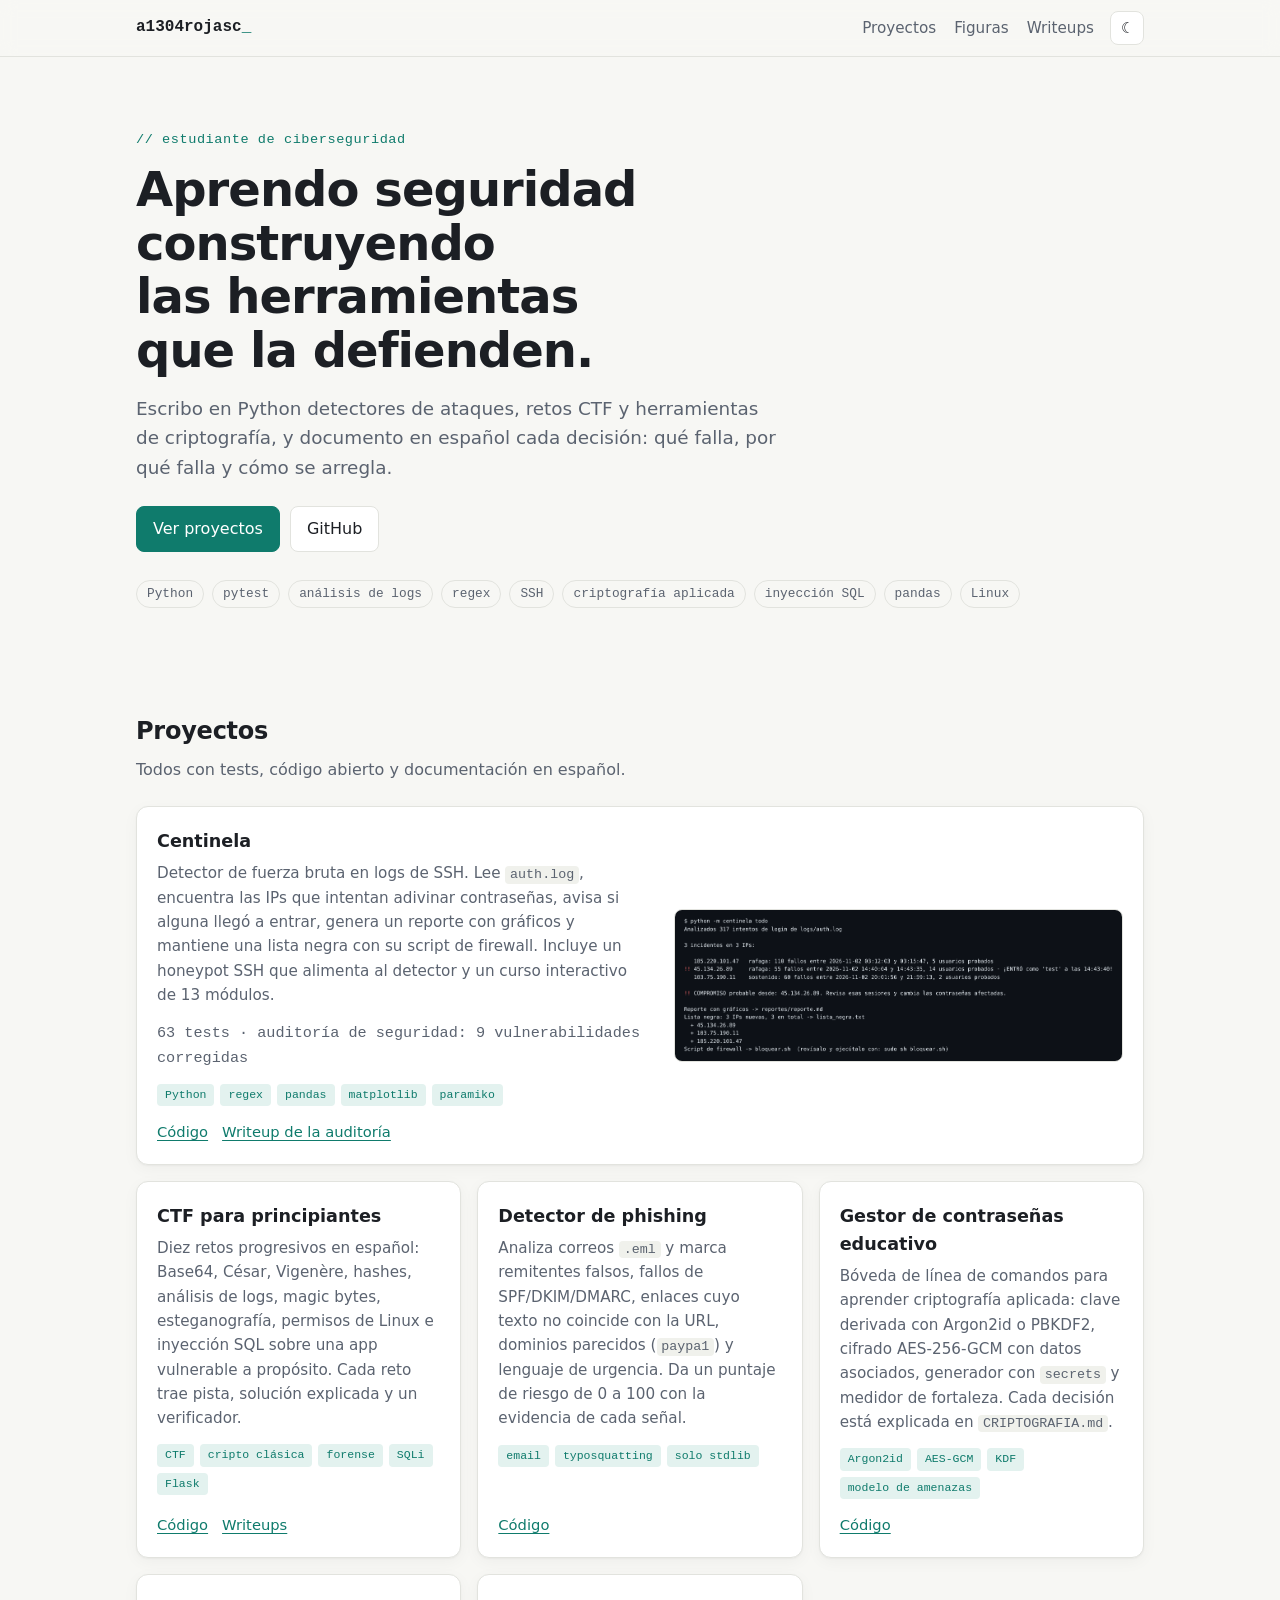
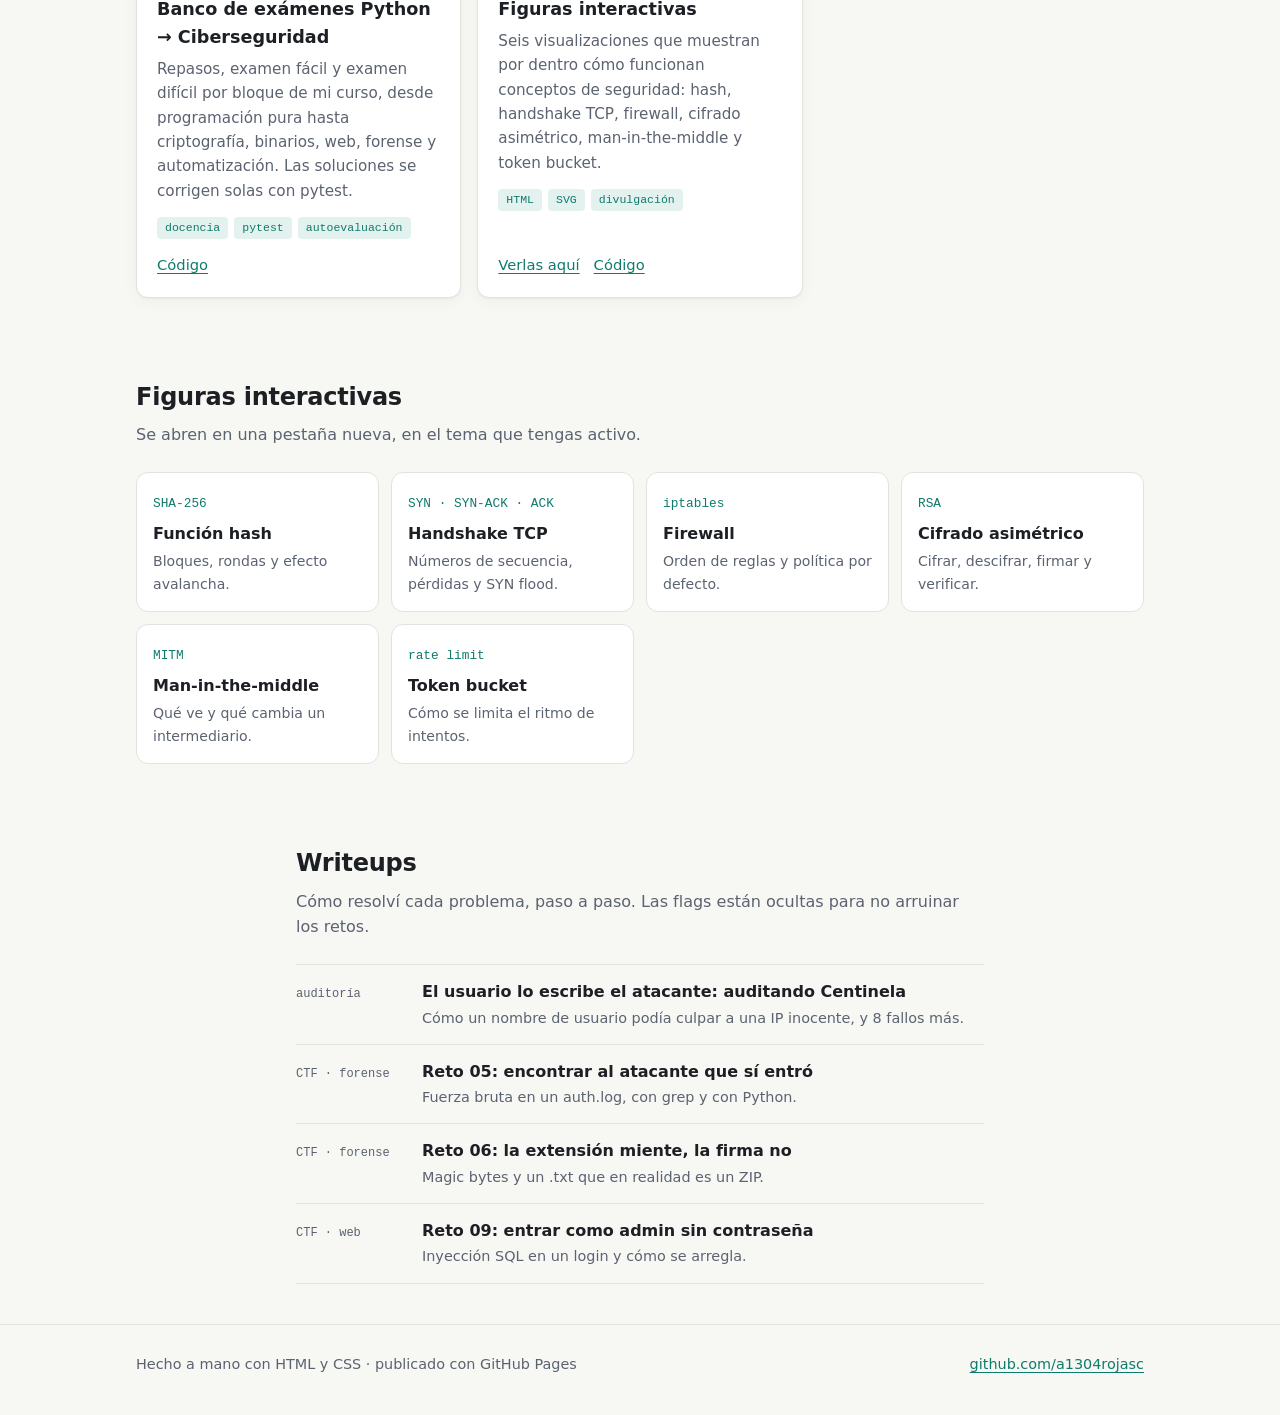
==== index.html @ 905fb69a "Portafolio: proyectos, figuras interactivas y writeups Co-Authored-By: Claude Opus 5.5 <noreply@anth" ====
<!doctype html>
<html lang="es">
<head>
<meta charset="utf-8">
<meta name="viewport" content="width=device-width, initial-scale=1">
<title>Portafolio de ciberseguridad</title>
<meta name="description" content="Proyectos de ciberseguridad en Python: detección de ataques, CTF, criptografía aplicada y figuras interactivas.">
<link rel="stylesheet" href="assets/style.css">
<script src="assets/main.js"></script>
</head>
<body>

<header class="top">
  <div class="wrap">
    <a class="brand" href="#">a1304rojasc<span>_</span></a>
    <nav>
      <a href="#proyectos">Proyectos</a>
      <a href="#figuras" class="hide-sm">Figuras</a>
      <a href="#writeups">Writeups</a>
    </nav>
    <button class="theme" type="button" aria-label="Cambiar tema">☾</button>
  </div>
</header>

<main>
  <section class="hero">
    <div class="wrap">
      <p class="eyebrow">// estudiante de ciberseguridad</p>
      <!-- EDITA: cambia este título por tu nombre si quieres -->
      <h1>Aprendo seguridad construyendo las herramientas que la defienden.</h1>
      <p class="lead">Escribo en Python detectores de ataques, retos CTF y herramientas de criptografía, y documento en español cada decisión: qué falla, por qué falla y cómo se arregla.</p>
      <div class="btns">
        <a class="btn primary" href="#proyectos">Ver proyectos</a>
        <a class="btn" href="https://github.com/a1304rojasc">GitHub</a>
      </div>
      <ul class="skills">
        <li>Python</li><li>pytest</li><li>análisis de logs</li><li>regex</li><li>SSH</li>
        <li>criptografía aplicada</li><li>inyección SQL</li><li>pandas</li><li>Linux</li>
      </ul>
    </div>
  </section>

  <section id="proyectos">
    <div class="wrap">
      <h2>Proyectos</h2>
      <p class="sub">Todos con tests, código abierto y documentación en español.</p>
      <div class="grid">

        <div class="card feature">
          <div>
            <h3>Centinela</h3>
            <p>Detector de fuerza bruta en logs de SSH. Lee <code>auth.log</code>, encuentra las IPs que intentan adivinar contraseñas, avisa si alguna llegó a entrar, genera un reporte con gráficos y mantiene una lista negra con su script de firewall. Incluye un honeypot SSH que alimenta al detector y un curso interactivo de 13 módulos.</p>
            <p class="stat">63 tests · auditoría de seguridad: 9 vulnerabilidades corregidas</p>
            <ul class="tags"><li>Python</li><li>regex</li><li>pandas</li><li>matplotlib</li><li>paramiko</li></ul>
            <div class="links">
              <a href="https://github.com/a1304rojasc/centinela">Código</a>
              <a href="writeups/centinela-auditoria.html">Writeup de la auditoría</a>
            </div>
          </div>
          <img src="assets/centinela-terminal.png" alt="Salida de Centinela en la terminal: IPs detectadas y su clasificación" loading="lazy">
        </div>

        <div class="card">
          <h3>CTF para principiantes</h3>
          <p>Diez retos progresivos en español: Base64, César, Vigenère, hashes, análisis de logs, magic bytes, esteganografía, permisos de Linux e inyección SQL sobre una app vulnerable a propósito. Cada reto trae pista, solución explicada y un verificador.</p>
          <ul class="tags"><li>CTF</li><li>cripto clásica</li><li>forense</li><li>SQLi</li><li>Flask</li></ul>
          <div class="links"><a href="https://github.com/a1304rojasc/ctf-principiantes">Código</a><a href="#writeups">Writeups</a></div>
        </div>

        <div class="card">
          <h3>Detector de phishing</h3>
          <p>Analiza correos <code>.eml</code> y marca remitentes falsos, fallos de SPF/DKIM/DMARC, enlaces cuyo texto no coincide con la URL, dominios parecidos (<code>paypa1</code>) y lenguaje de urgencia. Da un puntaje de riesgo de 0 a 100 con la evidencia de cada señal.</p>
          <ul class="tags"><li>email</li><li>typosquatting</li><li>solo stdlib</li></ul>
          <div class="links"><a href="https://github.com/a1304rojasc/detector-phishing">Código</a></div>
        </div>

        <div class="card">
          <h3>Gestor de contraseñas educativo</h3>
          <p>Bóveda de línea de comandos para aprender criptografía aplicada: clave derivada con Argon2id o PBKDF2, cifrado AES-256-GCM con datos asociados, generador con <code>secrets</code> y medidor de fortaleza. Cada decisión está explicada en <code>CRIPTOGRAFIA.md</code>.</p>
          <ul class="tags"><li>Argon2id</li><li>AES-GCM</li><li>KDF</li><li>modelo de amenazas</li></ul>
          <div class="links"><a href="https://github.com/a1304rojasc/gestor-contrasenas">Código</a></div>
        </div>

        <div class="card">
          <h3>Banco de exámenes Python → Ciberseguridad</h3>
          <p>Repasos, examen fácil y examen difícil por bloque de mi curso, desde programación pura hasta criptografía, binarios, web, forense y automatización. Las soluciones se corrigen solas con pytest.</p>
          <ul class="tags"><li>docencia</li><li>pytest</li><li>autoevaluación</li></ul>
          <div class="links"><a href="https://github.com/a1304rojasc/examenes-python">Código</a></div>
        </div>

        <div class="card">
          <h3>Figuras interactivas</h3>
          <p>Seis visualizaciones que muestran por dentro cómo funcionan conceptos de seguridad: hash, handshake TCP, firewall, cifrado asimétrico, man-in-the-middle y token bucket.</p>
          <ul class="tags"><li>HTML</li><li>SVG</li><li>divulgación</li></ul>
          <div class="links"><a href="#figuras">Verlas aquí</a><a href="https://github.com/a1304rojasc/anatomy-figuras">Código</a></div>
        </div>

      </div>
    </div>
  </section>

  <section id="figuras">
    <div class="wrap">
      <h2>Figuras interactivas</h2>
      <p class="sub">Se abren en una pestaña nueva, en el tema que tengas activo.</p>
      <div class="fig-grid">
        <a class="fig" data-figura="hash" data-base="" href="figuras/hash/hash.html" target="_blank" rel="noopener"><span class="ico">SHA-256</span><h3>Función hash</h3><p>Bloques, rondas y efecto avalancha.</p></a>
        <a class="fig" data-figura="handshake-tcp" data-base="" href="figuras/handshake-tcp/handshake-tcp.html" target="_blank" rel="noopener"><span class="ico">SYN · SYN-ACK · ACK</span><h3>Handshake TCP</h3><p>Números de secuencia, pérdidas y SYN flood.</p></a>
        <a class="fig" data-figura="firewall" data-base="" href="figuras/firewall/firewall.html" target="_blank" rel="noopener"><span class="ico">iptables</span><h3>Firewall</h3><p>Orden de reglas y política por defecto.</p></a>
        <a class="fig" data-figura="cifrado-asimetrico" data-base="" href="figuras/cifrado-asimetrico/cifrado-asimetrico.html" target="_blank" rel="noopener"><span class="ico">RSA</span><h3>Cifrado asimétrico</h3><p>Cifrar, descifrar, firmar y verificar.</p></a>
        <a class="fig" data-figura="mitm" data-base="" href="figuras/mitm/mitm.html" target="_blank" rel="noopener"><span class="ico">MITM</span><h3>Man-in-the-middle</h3><p>Qué ve y qué cambia un intermediario.</p></a>
        <a class="fig" data-figura="token-bucket" data-base="" href="figuras/token-bucket/token-bucket.html" target="_blank" rel="noopener"><span class="ico">rate limit</span><h3>Token bucket</h3><p>Cómo se limita el ritmo de intentos.</p></a>
      </div>
    </div>
  </section>

  <section id="writeups">
    <div class="wrap narrow">
      <h2>Writeups</h2>
      <p class="sub">Cómo resolví cada problema, paso a paso. Las flags están ocultas para no arruinar los retos.</p>
      <ul class="list">
        <li><a href="writeups/centinela-auditoria.html"><span class="cat">auditoría</span><div><h3>El usuario lo escribe el atacante: auditando Centinela</h3><p>Cómo un nombre de usuario podía culpar a una IP inocente, y 8 fallos más.</p></div></a></li>
        <li><a href="writeups/ctf-05-analisis-logs.html"><span class="cat">CTF · forense</span><div><h3>Reto 05: encontrar al atacante que sí entró</h3><p>Fuerza bruta en un auth.log, con grep y con Python.</p></div></a></li>
        <li><a href="writeups/ctf-06-magic-bytes.html"><span class="cat">CTF · forense</span><div><h3>Reto 06: la extensión miente, la firma no</h3><p>Magic bytes y un .txt que en realidad es un ZIP.</p></div></a></li>
        <li><a href="writeups/ctf-09-sqli-login.html"><span class="cat">CTF · web</span><div><h3>Reto 09: entrar como admin sin contraseña</h3><p>Inyección SQL en un login y cómo se arregla.</p></div></a></li>
      </ul>
    </div>
  </section>
</main>

<footer>
  <div class="wrap">
    <span>Hecho a mano con HTML y CSS · publicado con GitHub Pages</span>
    <a href="https://github.com/a1304rojasc">github.com/a1304rojasc</a>
  </div>
</footer>
</body>
</html>
---- assets/style.css ----
:root {
  --bg: #f7f7f4;
  --surface: #ffffff;
  --text: #1c1f24;
  --muted: #5b6370;
  --line: #e2e3de;
  --accent: #0f7b6c;
  --accent-soft: #e3f2ef;
  --code-bg: #f0f1ec;
  --shadow: 0 1px 2px rgba(0, 0, 0, .04), 0 4px 16px rgba(0, 0, 0, .04);
  --mono: ui-monospace, "SF Mono", "JetBrains Mono", Menlo, Consolas, monospace;
  --sans: system-ui, -apple-system, "Segoe UI", Roboto, "Helvetica Neue", Arial, sans-serif;
  color-scheme: light;
}
@media (prefers-color-scheme: dark) {
  :root:not([data-theme="light"]) {
    --bg: #0e1116; --surface: #161a21; --text: #e6e8eb; --muted: #9aa3ae;
    --line: #262c35; --accent: #3fc1a8; --accent-soft: #15302b; --code-bg: #1c2129;
    --shadow: none; color-scheme: dark;
  }
}
:root[data-theme="dark"] {
  --bg: #0e1116; --surface: #161a21; --text: #e6e8eb; --muted: #9aa3ae;
  --line: #262c35; --accent: #3fc1a8; --accent-soft: #15302b; --code-bg: #1c2129;
  --shadow: none; color-scheme: dark;
}

* { box-sizing: border-box; }
html { scroll-behavior: smooth; }
body {
  margin: 0; background: var(--bg); color: var(--text);
  font: 16px/1.6 var(--sans); -webkit-font-smoothing: antialiased;
}
a { color: var(--accent); text-underline-offset: 3px; }
img { max-width: 100%; height: auto; display: block; }
code, pre { font-family: var(--mono); font-size: .88em; }
code { background: var(--code-bg); padding: .1em .35em; border-radius: 4px; }
pre { background: var(--code-bg); padding: 14px 16px; border-radius: 8px; overflow-x: auto; line-height: 1.5; }
pre code { background: none; padding: 0; }

.wrap { max-width: 1040px; margin: 0 auto; padding: 0 16px; }
.narrow { max-width: 720px; }

/* header */
.top { position: sticky; top: 0; z-index: 10; background: color-mix(in srgb, var(--bg) 88%, transparent);
  backdrop-filter: blur(8px); border-bottom: 1px solid var(--line); }
.top .wrap { display: flex; align-items: center; gap: 16px; height: 56px; }
.brand { font-family: var(--mono); font-weight: 600; color: var(--text); text-decoration: none; }
.brand span { color: var(--accent); }
.top nav { margin-left: auto; display: flex; gap: 18px; }
.top nav a { color: var(--muted); text-decoration: none; font-size: .95rem; }
.top nav a:hover { color: var(--text); }
.theme { border: 1px solid var(--line); background: var(--surface); color: var(--text);
  border-radius: 8px; width: 34px; height: 34px; cursor: pointer; font-size: 15px; }
@media (max-width: 600px) { .top nav { gap: 12px; } .top nav a.hide-sm { display: none; } }

/* hero */
.hero { padding: 72px 0 48px; }
.eyebrow { font-family: var(--mono); color: var(--accent); font-size: .85rem; letter-spacing: .04em; margin: 0 0 12px; }
.hero h1 { font-size: clamp(2rem, 5vw, 3rem); line-height: 1.12; margin: 0 0 16px; letter-spacing: -.02em; max-width: 15em; text-wrap: balance; }
.hero p.lead { font-size: 1.15rem; color: var(--muted); max-width: 640px; margin: 0 0 24px; }
.btns { display: flex; flex-wrap: wrap; gap: 10px; }
.btn { display: inline-block; padding: 9px 16px; border-radius: 8px; text-decoration: none; font-weight: 500;
  border: 1px solid var(--line); color: var(--text); background: var(--surface); }
.btn.primary { background: var(--accent); border-color: var(--accent); color: #fff; }
:root[data-theme="dark"] .btn.primary { color: #06201b; }
@media (prefers-color-scheme: dark) { :root:not([data-theme="light"]) .btn.primary { color: #06201b; } }
.skills { display: flex; flex-wrap: wrap; gap: 8px; margin-top: 28px; padding: 0; list-style: none; }
.skills li { font-family: var(--mono); font-size: .8rem; color: var(--muted); border: 1px solid var(--line);
  padding: 3px 10px; border-radius: 999px; }

/* sections */
section { padding: 40px 0; }
section > .wrap > h2 { font-size: 1.5rem; margin: 0 0 6px; letter-spacing: -.01em; }
.sub { color: var(--muted); margin: 0 0 24px; }

/* cards */
.grid { display: grid; gap: 16px; grid-template-columns: repeat(auto-fill, minmax(290px, 1fr)); }
.card { background: var(--surface); border: 1px solid var(--line); border-radius: 12px; padding: 20px;
  box-shadow: var(--shadow); display: flex; flex-direction: column; }
.card h3 { margin: 0 0 6px; font-size: 1.1rem; }
.card p { margin: 0 0 14px; color: var(--muted); font-size: .95rem; }
.card .tags { display: flex; flex-wrap: wrap; gap: 6px; margin: 0 0 14px; padding: 0; list-style: none; }
.card .tags li { font-family: var(--mono); font-size: .72rem; background: var(--accent-soft); color: var(--accent);
  padding: 2px 8px; border-radius: 4px; }
.card .links { margin-top: auto; display: flex; gap: 14px; font-size: .92rem; }
.card.feature { grid-column: 1 / -1; display: grid; grid-template-columns: 1.1fr 1fr; gap: 24px; align-items: center; }
.card.feature img { border-radius: 8px; border: 1px solid var(--line); }
@media (max-width: 760px) { .card.feature { grid-template-columns: 1fr; } }
.stat { font-family: var(--mono); font-size: .8rem; color: var(--muted); margin: 0 0 14px; }

/* figuras */
.fig-grid { display: grid; gap: 12px; grid-template-columns: repeat(auto-fill, minmax(220px, 1fr)); }
.fig { display: block; text-decoration: none; color: var(--text); background: var(--surface);
  border: 1px solid var(--line); border-radius: 12px; padding: 16px; transition: border-color .15s; }
.fig:hover { border-color: var(--accent); }
.fig .ico { font-family: var(--mono); color: var(--accent); font-size: .8rem; }
.fig h3 { margin: 6px 0 4px; font-size: 1rem; }
.fig p { margin: 0; color: var(--muted); font-size: .88rem; }

/* writeups */
.list { list-style: none; padding: 0; margin: 0; border-top: 1px solid var(--line); }
.list li { border-bottom: 1px solid var(--line); }
.list a { display: flex; gap: 16px; align-items: baseline; padding: 14px 0; text-decoration: none; color: var(--text); }
.list a:hover h3 { color: var(--accent); }
.list .cat { font-family: var(--mono); font-size: .75rem; color: var(--muted); min-width: 110px; }
.list h3 { margin: 0; font-size: 1rem; font-weight: 600; }
.list p { margin: 2px 0 0; color: var(--muted); font-size: .9rem; }
@media (max-width: 600px) { .list a { flex-direction: column; gap: 2px; } }

/* article */
article { padding: 48px 0 64px; }
article h1 { font-size: clamp(1.7rem, 4vw, 2.3rem); line-height: 1.2; margin: 8px 0 12px; letter-spacing: -.015em; }
article h2 { font-size: 1.25rem; margin: 36px 0 10px; }
article .meta { color: var(--muted); font-size: .9rem; font-family: var(--mono); }
article table { border-collapse: collapse; width: 100%; font-size: .92rem; margin: 12px 0; display: block; overflow-x: auto; }
article th, article td { border: 1px solid var(--line); padding: 7px 10px; text-align: left; vertical-align: top; }
article th { background: var(--code-bg); }
.note { border-left: 3px solid var(--accent); background: var(--accent-soft); padding: 10px 14px; border-radius: 0 8px 8px 0; margin: 16px 0; }
.back { font-size: .92rem; }

footer { border-top: 1px solid var(--line); padding: 28px 0 40px; color: var(--muted); font-size: .9rem; }
footer .wrap { display: flex; flex-wrap: wrap; gap: 12px; justify-content: space-between; }
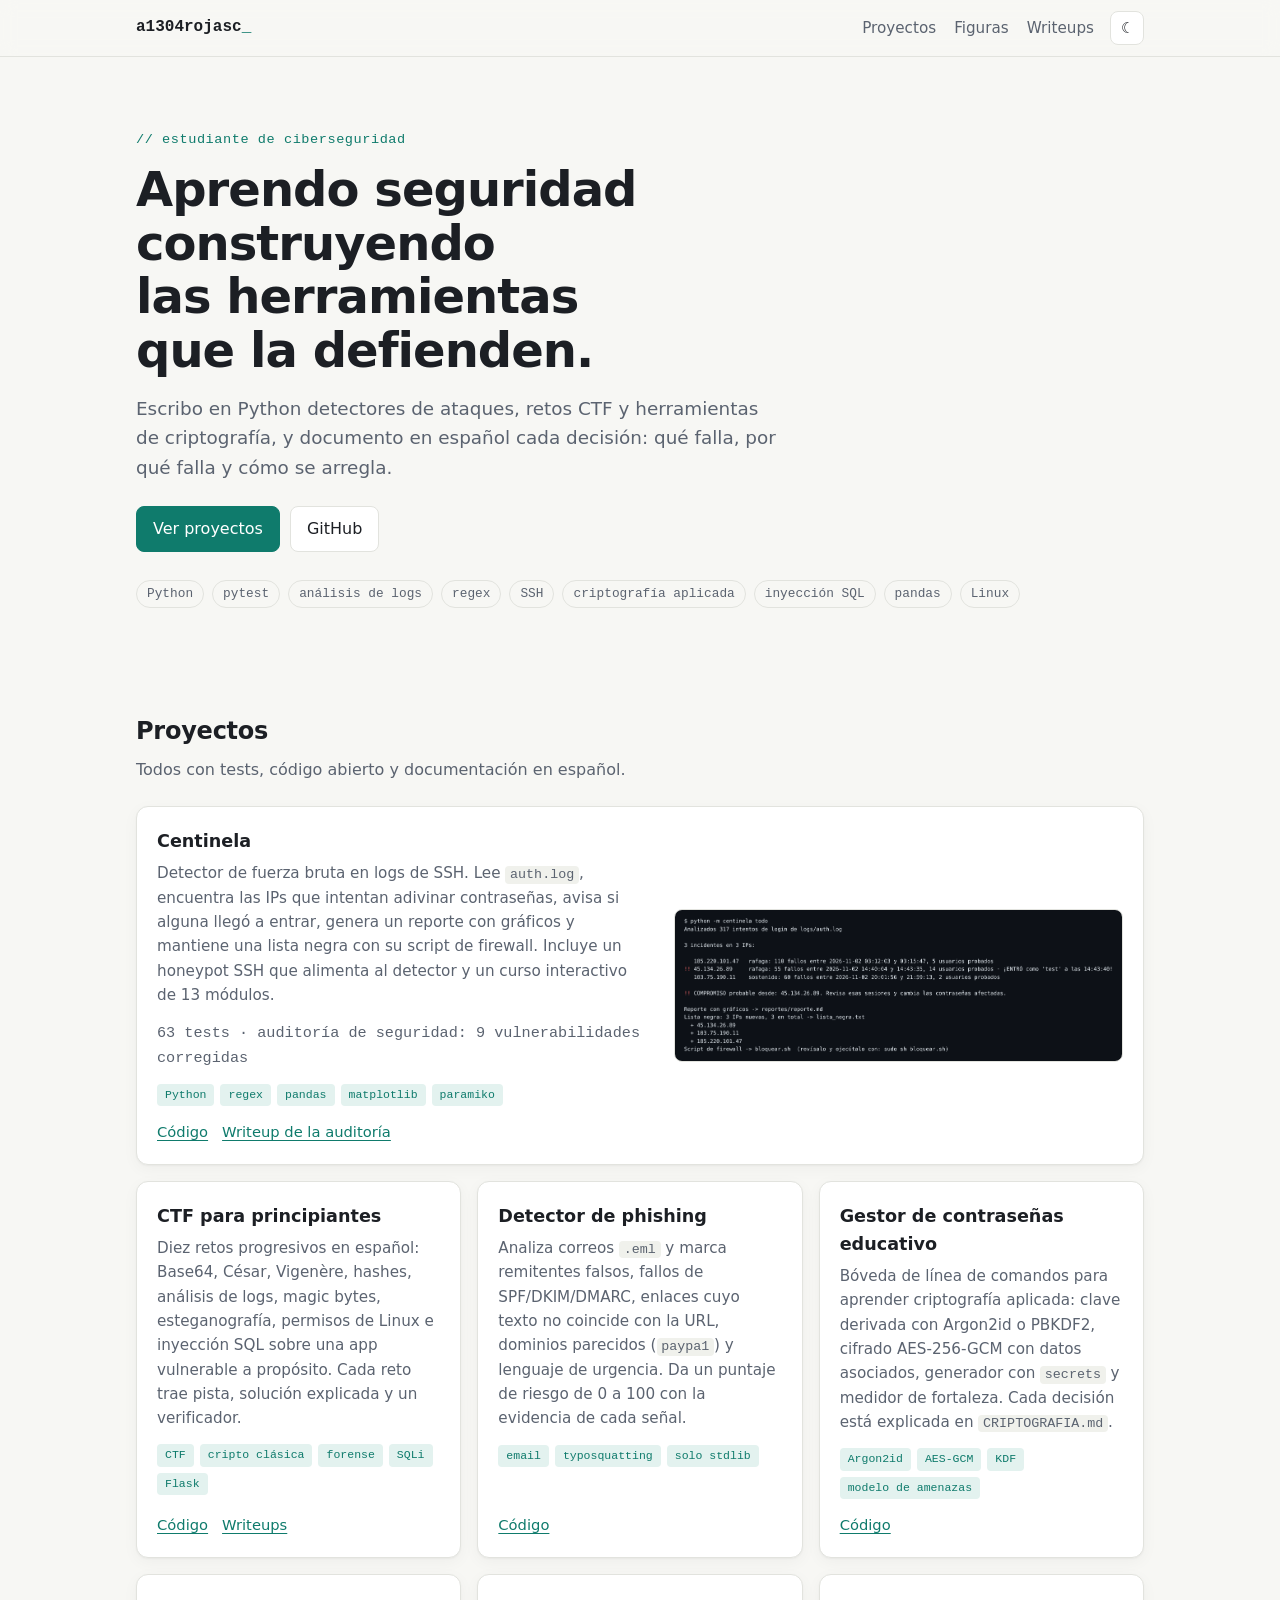
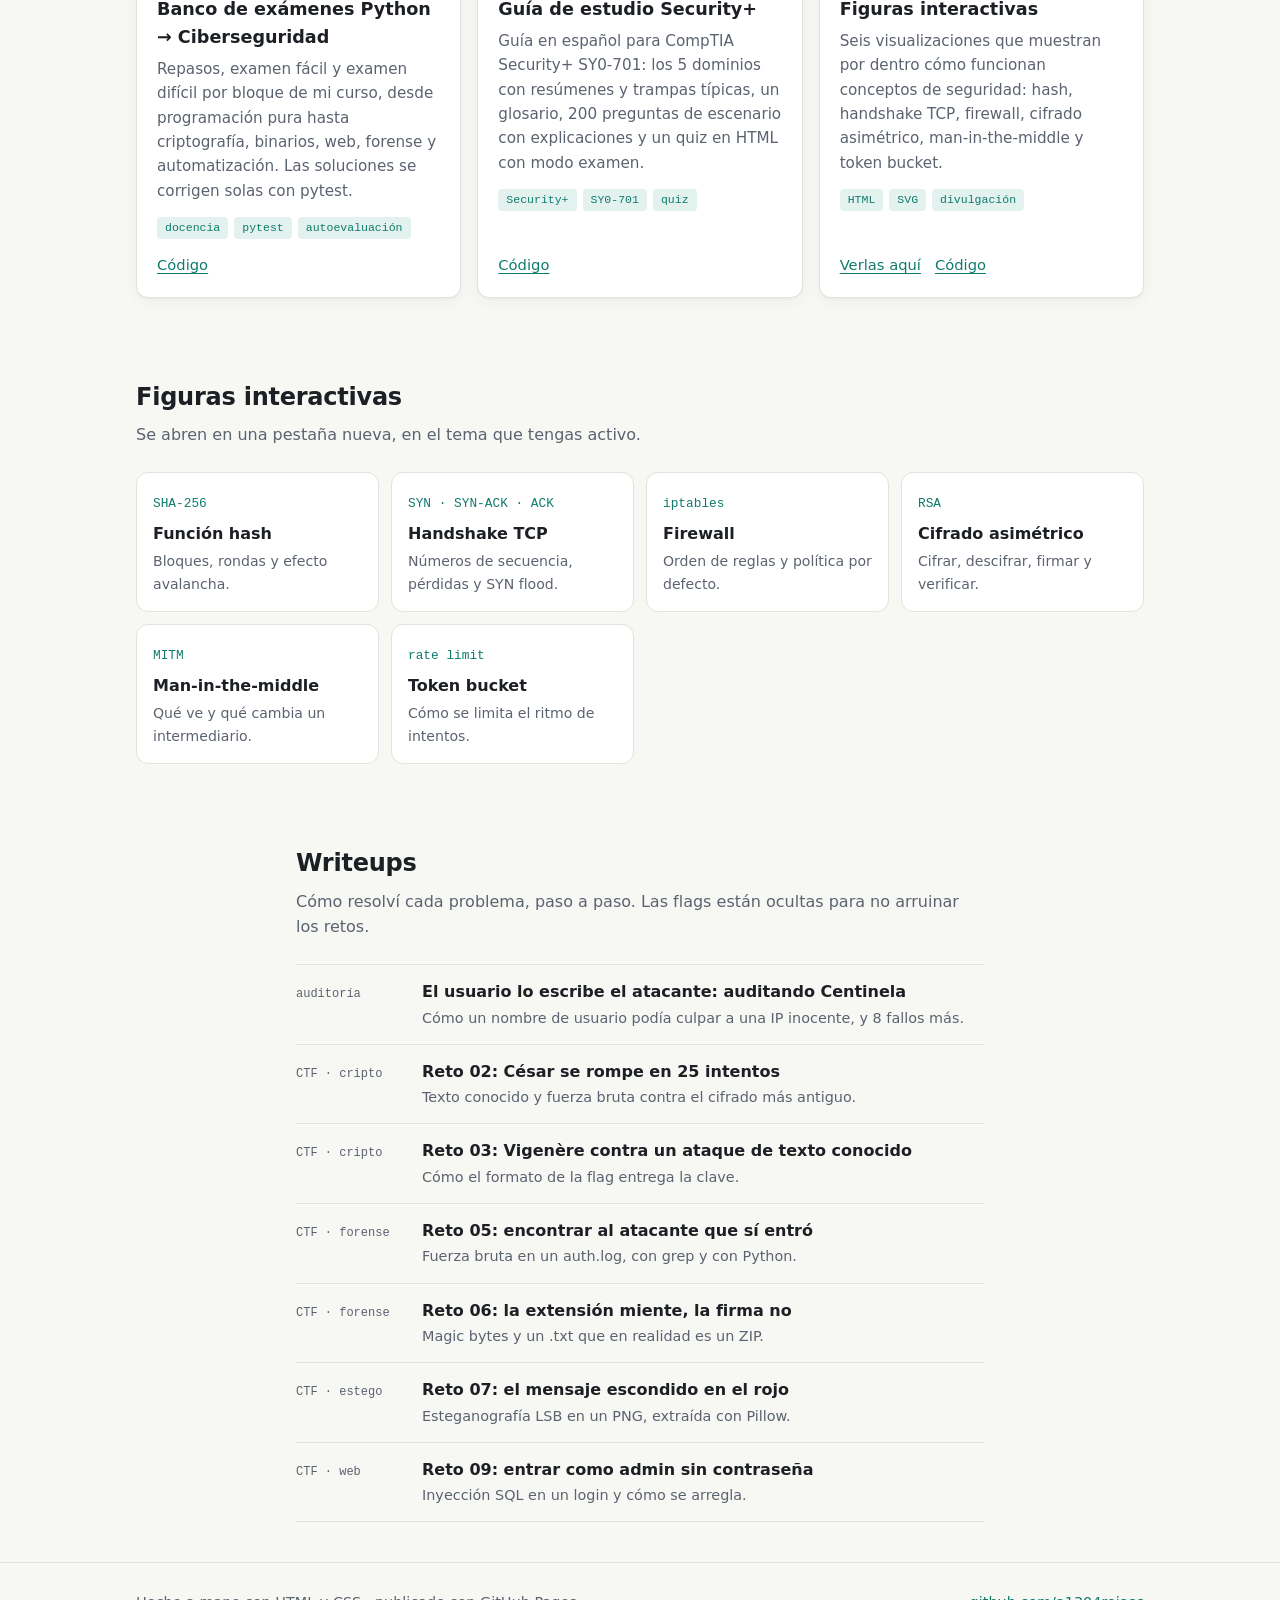
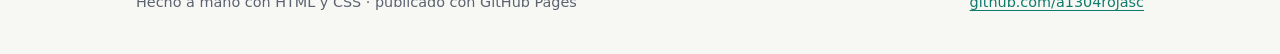
==== commit 47c37192: "Writeups de César, Vigenère y esteganografía; tarjeta de Security+ Co-Authored-By: Claude Opus 5.5 <" ====
--- a/index.html
+++ b/index.html
@@ -89,6 +89,13 @@
         </div>
 
         <div class="card">
+          <h3>Guía de estudio Security+</h3>
+          <p>Guía en español para CompTIA Security+ SY0-701: los 5 dominios con resúmenes y trampas típicas, un glosario, 200 preguntas de escenario con explicaciones y un quiz en HTML con modo examen.</p>
+          <ul class="tags"><li>Security+</li><li>SY0-701</li><li>quiz</li></ul>
+          <div class="links"><a href="https://github.com/a1304rojasc/guia-security-plus">Código</a></div>
+        </div>
+
+        <div class="card">
           <h3>Figuras interactivas</h3>
           <p>Seis visualizaciones que muestran por dentro cómo funcionan conceptos de seguridad: hash, handshake TCP, firewall, cifrado asimétrico, man-in-the-middle y token bucket.</p>
           <ul class="tags"><li>HTML</li><li>SVG</li><li>divulgación</li></ul>
@@ -120,8 +127,11 @@
       <p class="sub">Cómo resolví cada problema, paso a paso. Las flags están ocultas para no arruinar los retos.</p>
       <ul class="list">
         <li><a href="writeups/centinela-auditoria.html"><span class="cat">auditoría</span><div><h3>El usuario lo escribe el atacante: auditando Centinela</h3><p>Cómo un nombre de usuario podía culpar a una IP inocente, y 8 fallos más.</p></div></a></li>
+        <li><a href="writeups/ctf-02-cesar.html"><span class="cat">CTF · cripto</span><div><h3>Reto 02: César se rompe en 25 intentos</h3><p>Texto conocido y fuerza bruta contra el cifrado más antiguo.</p></div></a></li>
+        <li><a href="writeups/ctf-03-vigenere.html"><span class="cat">CTF · cripto</span><div><h3>Reto 03: Vigenère contra un ataque de texto conocido</h3><p>Cómo el formato de la flag entrega la clave.</p></div></a></li>
         <li><a href="writeups/ctf-05-analisis-logs.html"><span class="cat">CTF · forense</span><div><h3>Reto 05: encontrar al atacante que sí entró</h3><p>Fuerza bruta en un auth.log, con grep y con Python.</p></div></a></li>
         <li><a href="writeups/ctf-06-magic-bytes.html"><span class="cat">CTF · forense</span><div><h3>Reto 06: la extensión miente, la firma no</h3><p>Magic bytes y un .txt que en realidad es un ZIP.</p></div></a></li>
+        <li><a href="writeups/ctf-07-esteganografia.html"><span class="cat">CTF · estego</span><div><h3>Reto 07: el mensaje escondido en el rojo</h3><p>Esteganografía LSB en un PNG, extraída con Pillow.</p></div></a></li>
         <li><a href="writeups/ctf-09-sqli-login.html"><span class="cat">CTF · web</span><div><h3>Reto 09: entrar como admin sin contraseña</h3><p>Inyección SQL en un login y cómo se arregla.</p></div></a></li>
       </ul>
     </div>
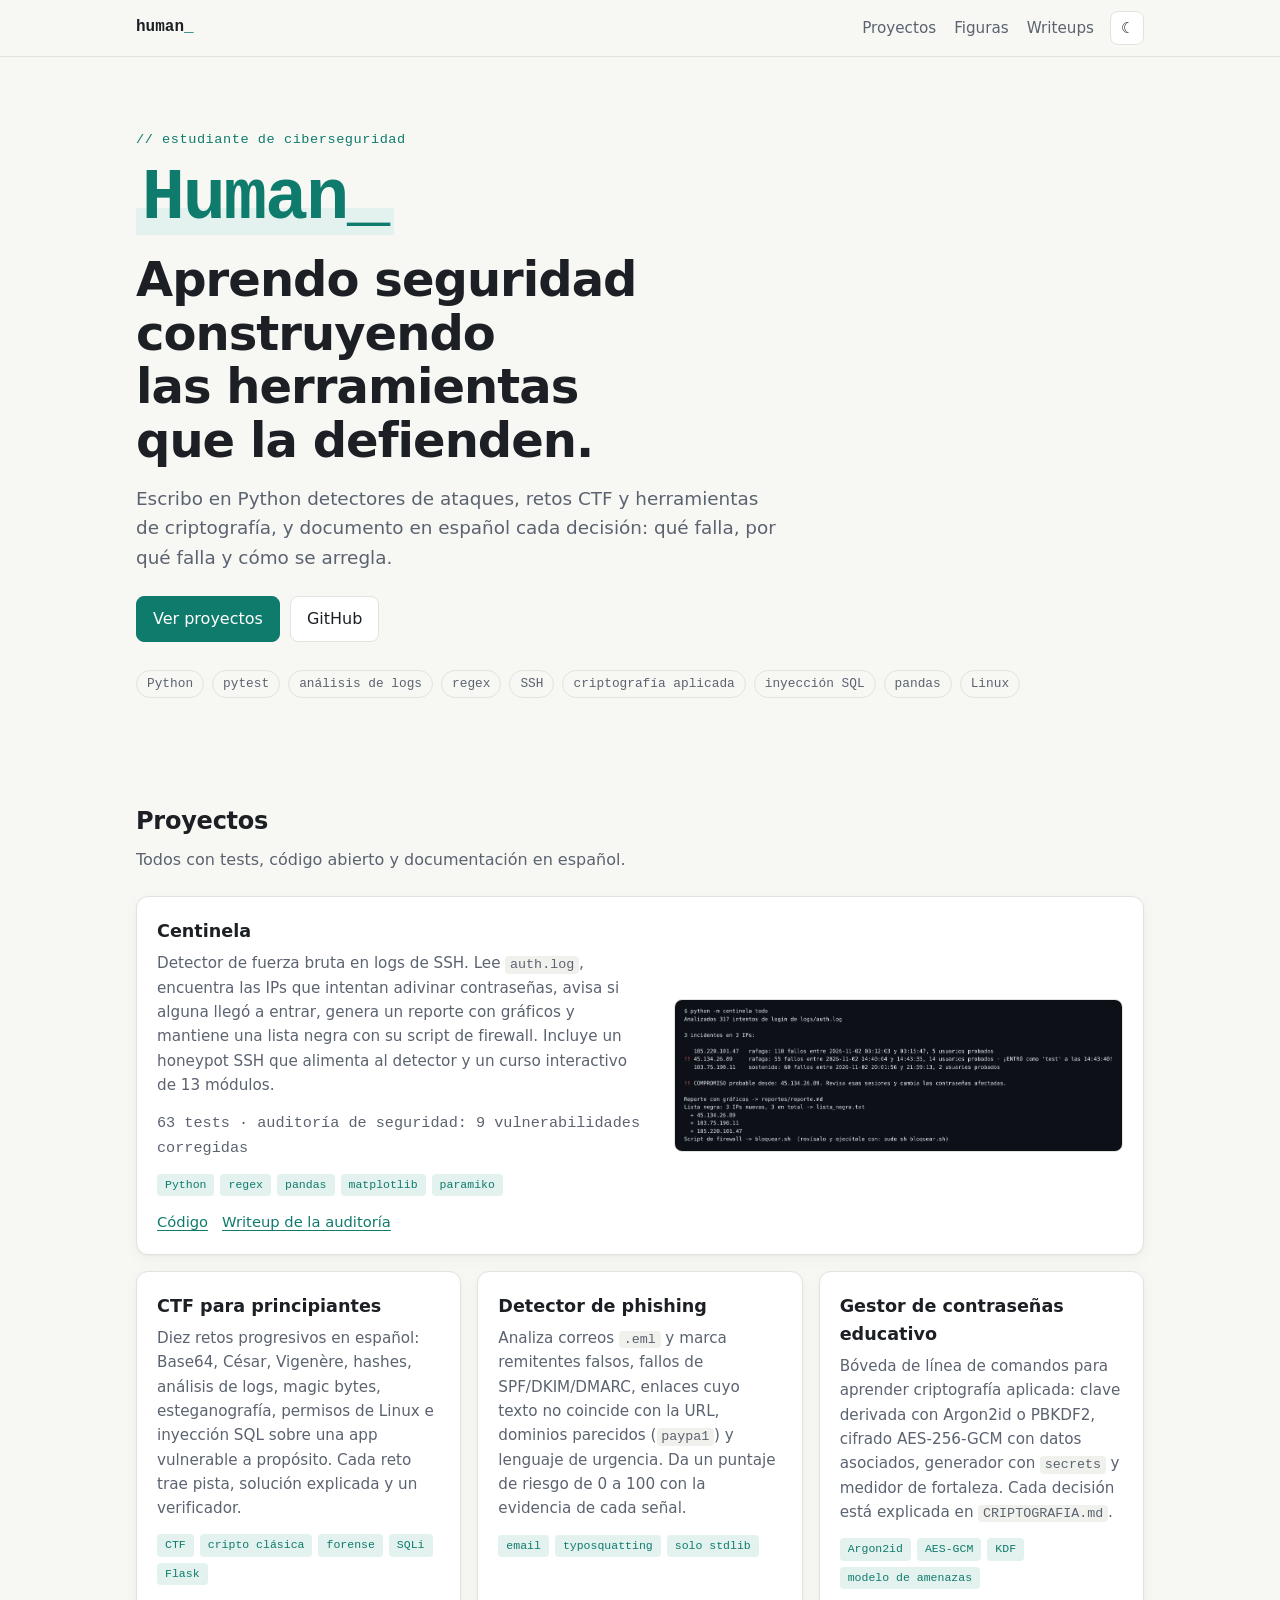
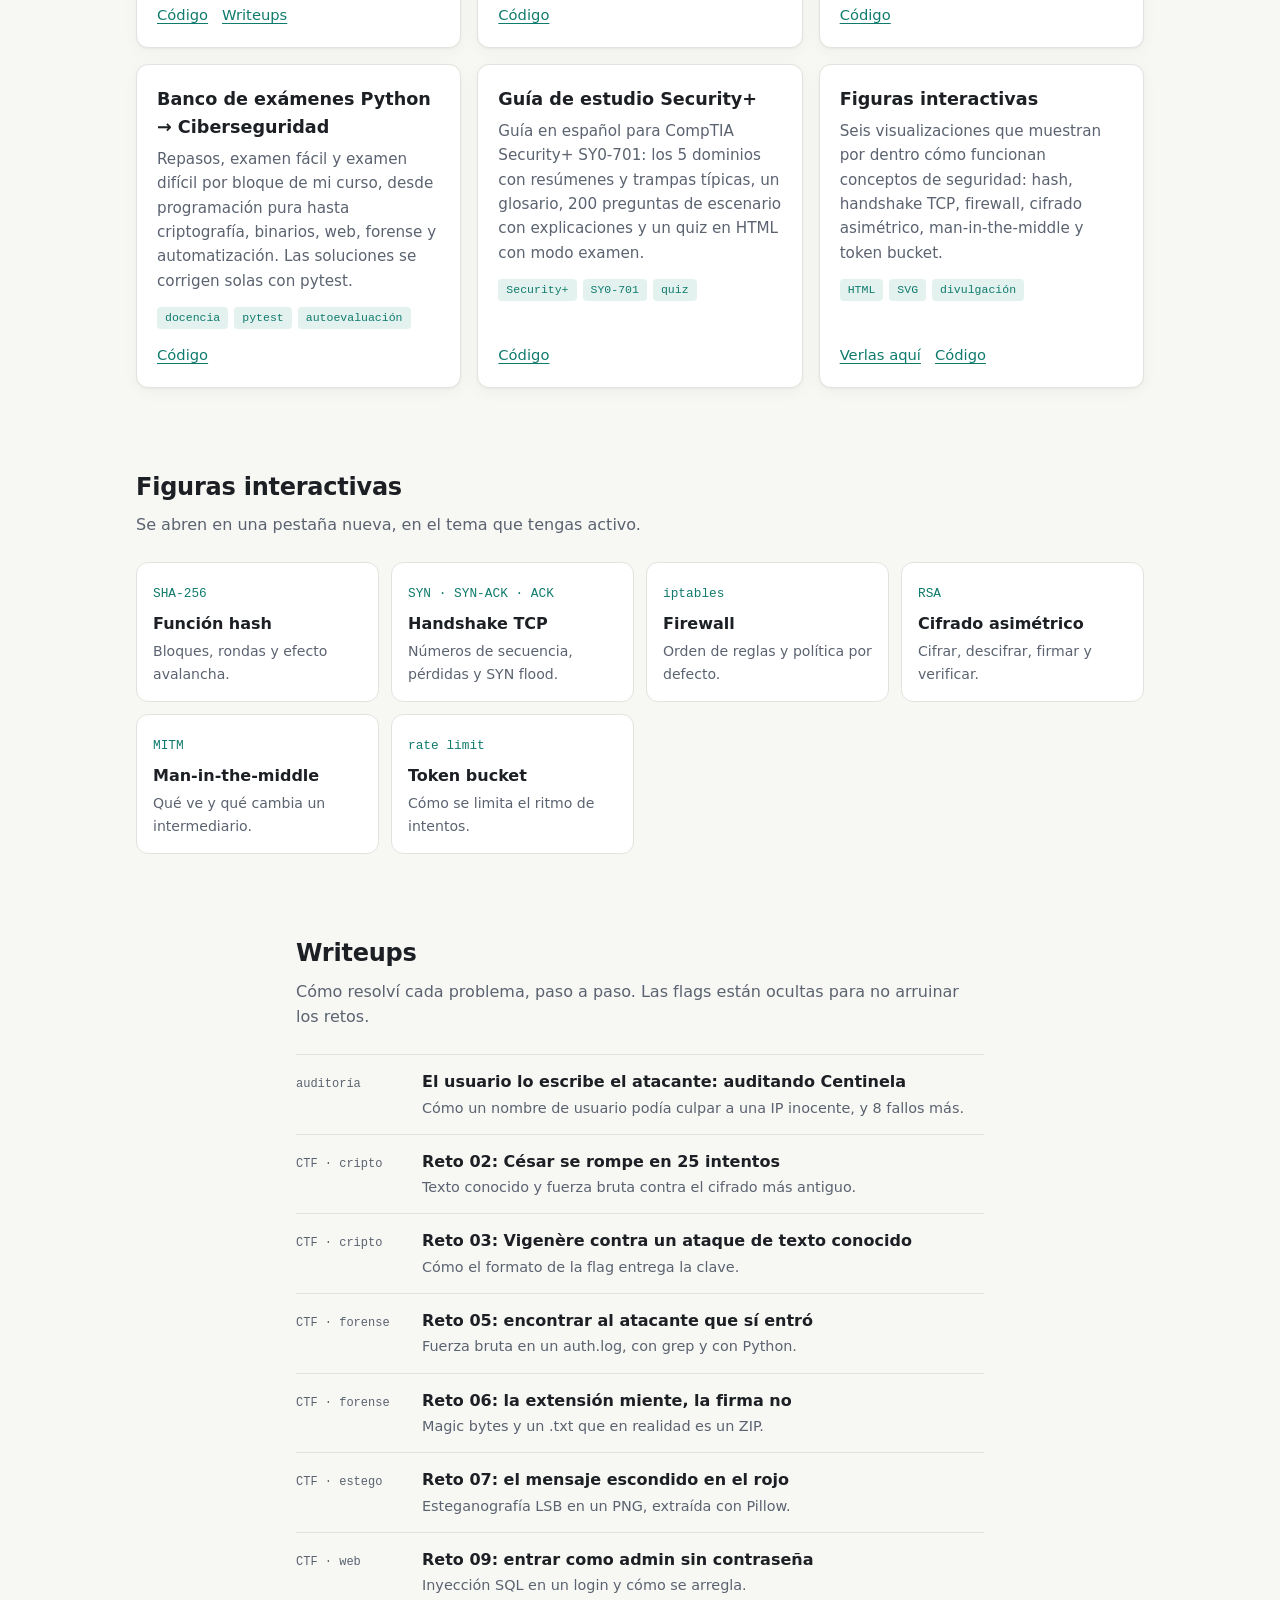
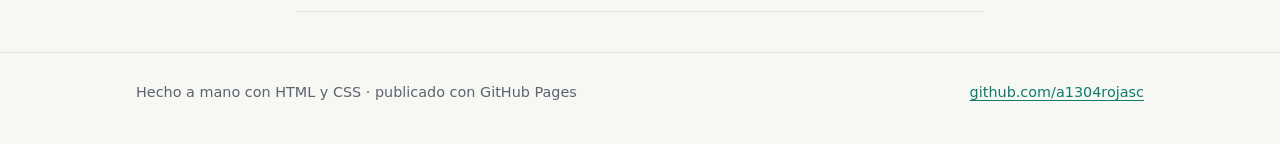
==== commit 085698f0: "Portada: nombre Human resaltado Co-Authored-By: Claude Opus 5.5 <noreply@anthropic.com> Claude-Sessi" ====
--- a/index.html
+++ b/index.html
@@ -3,7 +3,7 @@
 <head>
 <meta charset="utf-8">
 <meta name="viewport" content="width=device-width, initial-scale=1">
-<title>Portafolio de ciberseguridad</title>
+<title>Human · ciberseguridad</title>
 <meta name="description" content="Proyectos de ciberseguridad en Python: detección de ataques, CTF, criptografía aplicada y figuras interactivas.">
 <link rel="stylesheet" href="assets/style.css">
 <script src="assets/main.js"></script>
@@ -12,7 +12,7 @@
 
 <header class="top">
   <div class="wrap">
-    <a class="brand" href="#">a1304rojasc<span>_</span></a>
+    <a class="brand" href="#">human<span>_</span></a>
     <nav>
       <a href="#proyectos">Proyectos</a>
       <a href="#figuras" class="hide-sm">Figuras</a>
@@ -26,7 +26,8 @@
   <section class="hero">
     <div class="wrap">
       <p class="eyebrow">// estudiante de ciberseguridad</p>
-      <!-- EDITA: cambia este título por tu nombre si quieres -->
+      <!-- EDITA: tu nombre va en .nombre -->
+      <p class="nombre">Human<span aria-hidden="true">_</span></p>
       <h1>Aprendo seguridad construyendo las herramientas que la defienden.</h1>
       <p class="lead">Escribo en Python detectores de ataques, retos CTF y herramientas de criptografía, y documento en español cada decisión: qué falla, por qué falla y cómo se arregla.</p>
       <div class="btns">
--- a/assets/style.css
+++ b/assets/style.css
@@ -57,6 +57,12 @@
 /* hero */
 .hero { padding: 72px 0 48px; }
 .eyebrow { font-family: var(--mono); color: var(--accent); font-size: .85rem; letter-spacing: .04em; margin: 0 0 12px; }
+.nombre { font-family: var(--mono); font-weight: 700; font-size: clamp(2.6rem, 9vw, 4.5rem); line-height: 1;
+  letter-spacing: -.03em; margin: 0 0 18px; color: var(--accent);
+  background: linear-gradient(transparent 62%, var(--accent-soft) 62%); display: inline-block; padding: 0 .08em; }
+.nombre span { animation: cursor 1.1s steps(1) infinite; }
+@keyframes cursor { 50% { opacity: 0; } }
+@media (prefers-reduced-motion: reduce) { .nombre span { animation: none; } }
 .hero h1 { font-size: clamp(2rem, 5vw, 3rem); line-height: 1.12; margin: 0 0 16px; letter-spacing: -.02em; max-width: 15em; text-wrap: balance; }
 .hero p.lead { font-size: 1.15rem; color: var(--muted); max-width: 640px; margin: 0 0 24px; }
 .btns { display: flex; flex-wrap: wrap; gap: 10px; }
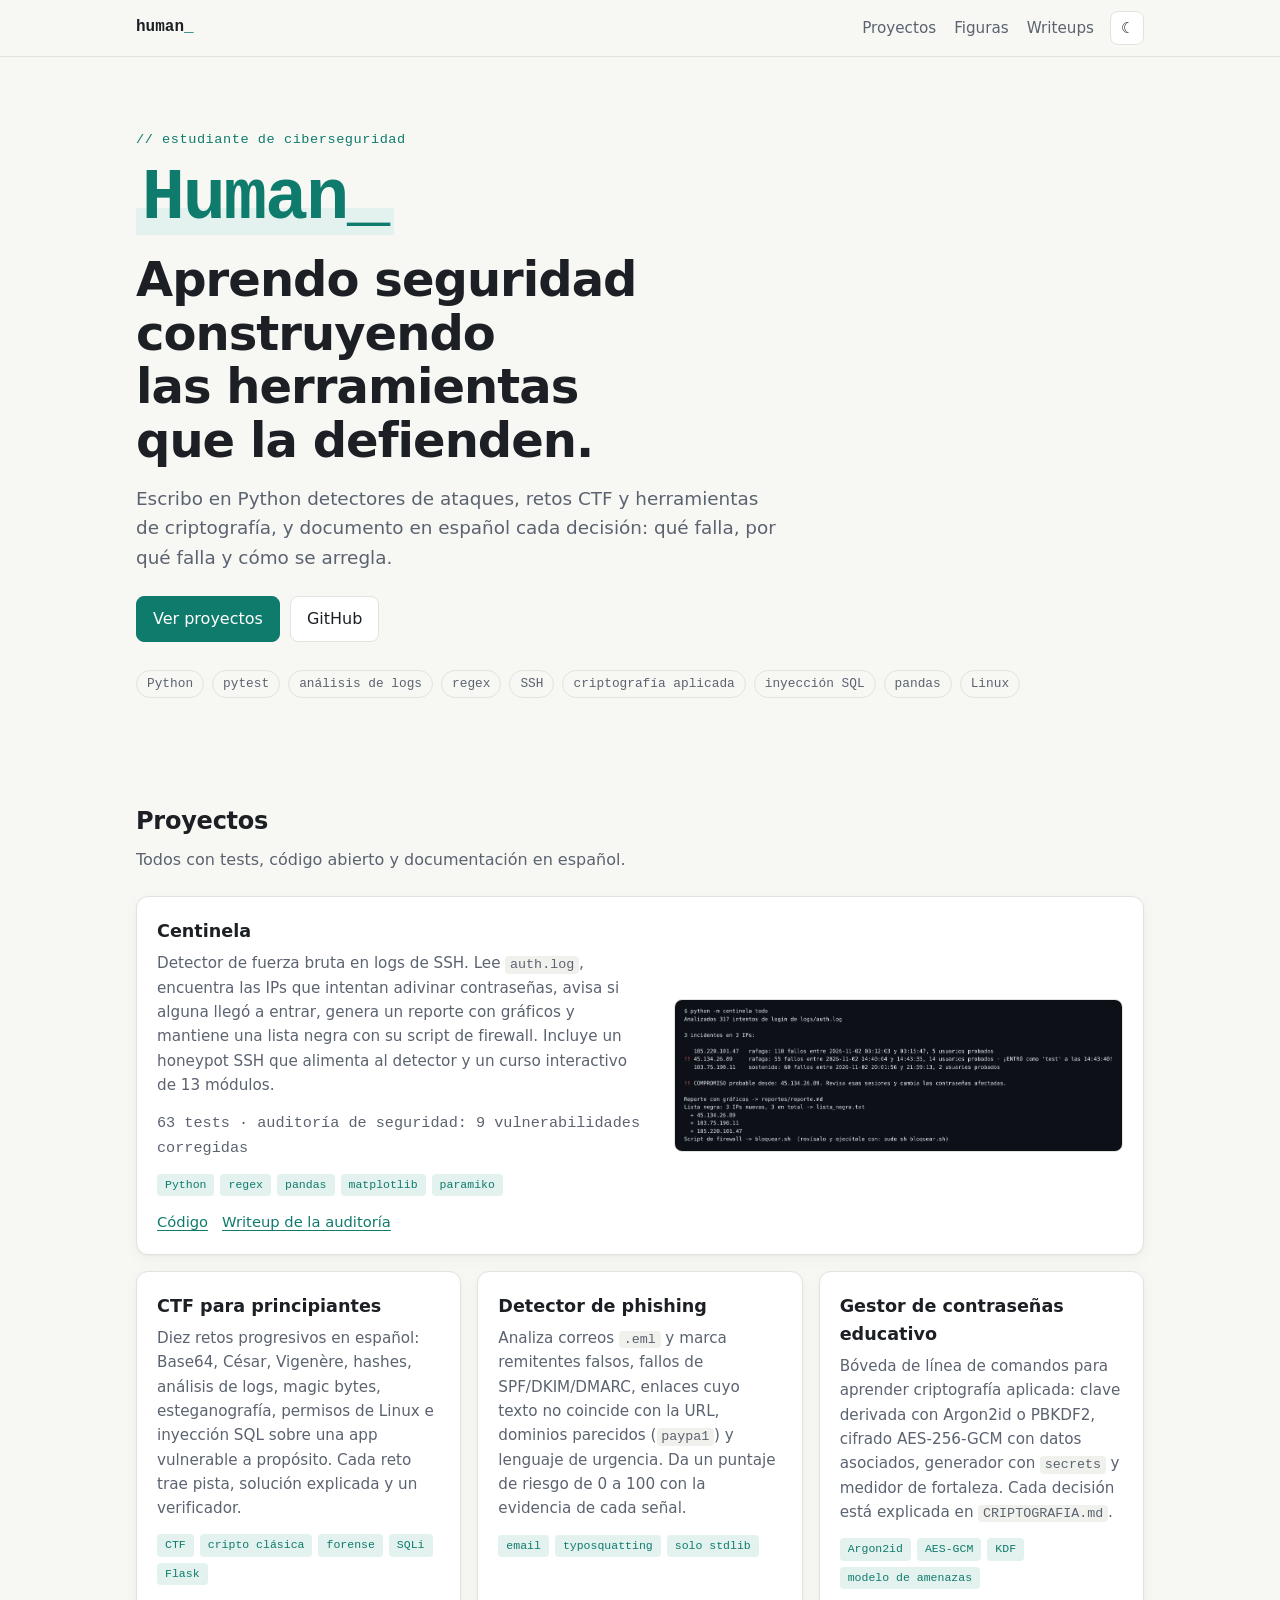
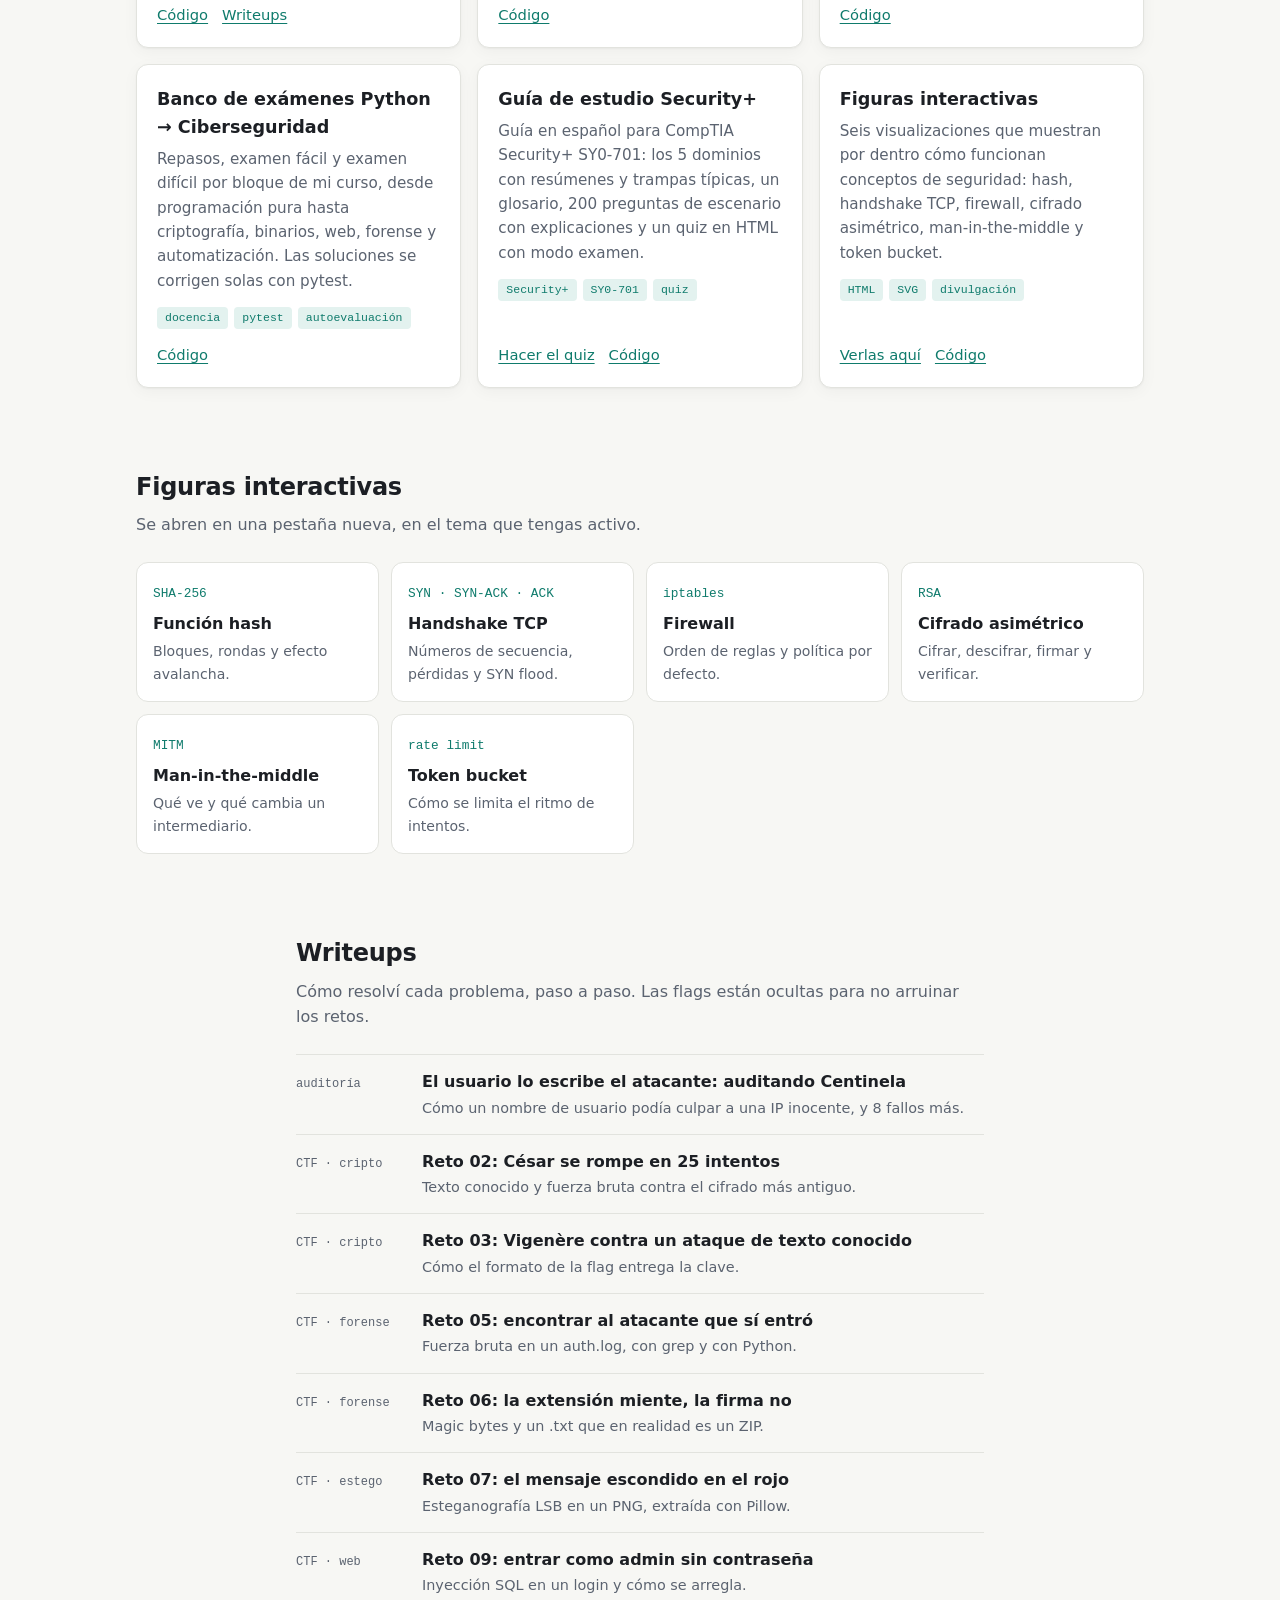
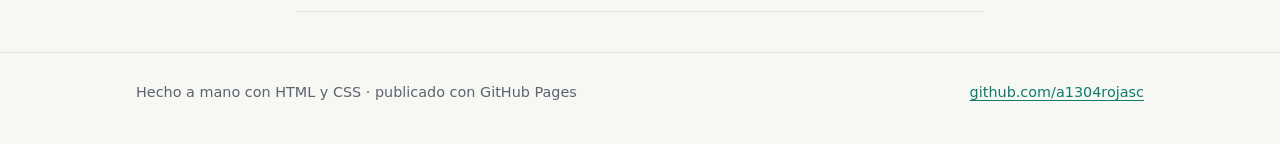
==== commit bca366cb: "Enlace al quiz de Security+ Co-Authored-By: Claude Opus 5.5 <noreply@anthropic.com> Claude-Session: " ====
--- a/index.html
+++ b/index.html
@@ -93,7 +93,7 @@
           <h3>Guía de estudio Security+</h3>
           <p>Guía en español para CompTIA Security+ SY0-701: los 5 dominios con resúmenes y trampas típicas, un glosario, 200 preguntas de escenario con explicaciones y un quiz en HTML con modo examen.</p>
           <ul class="tags"><li>Security+</li><li>SY0-701</li><li>quiz</li></ul>
-          <div class="links"><a href="https://github.com/a1304rojasc/guia-security-plus">Código</a></div>
+          <div class="links"><a href="https://a1304rojasc.github.io/guia-security-plus/quiz/">Hacer el quiz</a><a href="https://github.com/a1304rojasc/guia-security-plus">Código</a></div>
         </div>
 
         <div class="card">
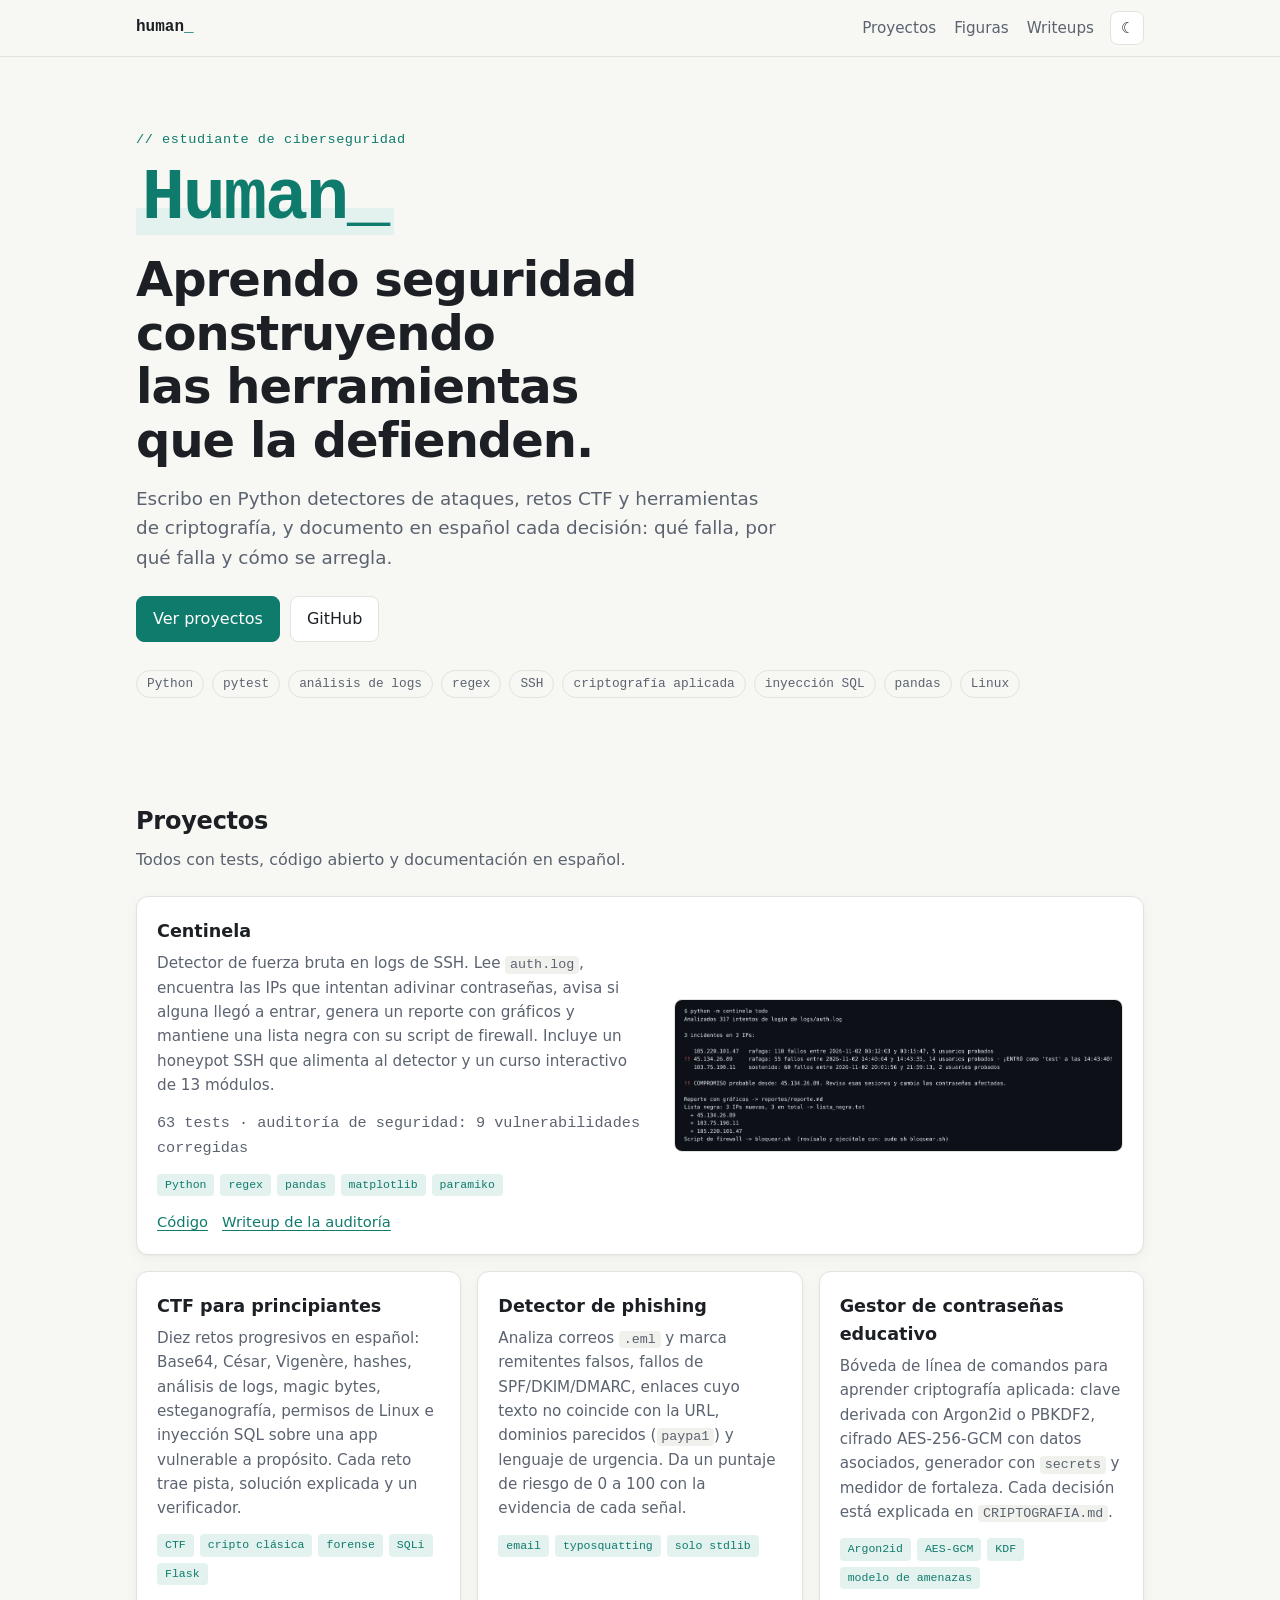
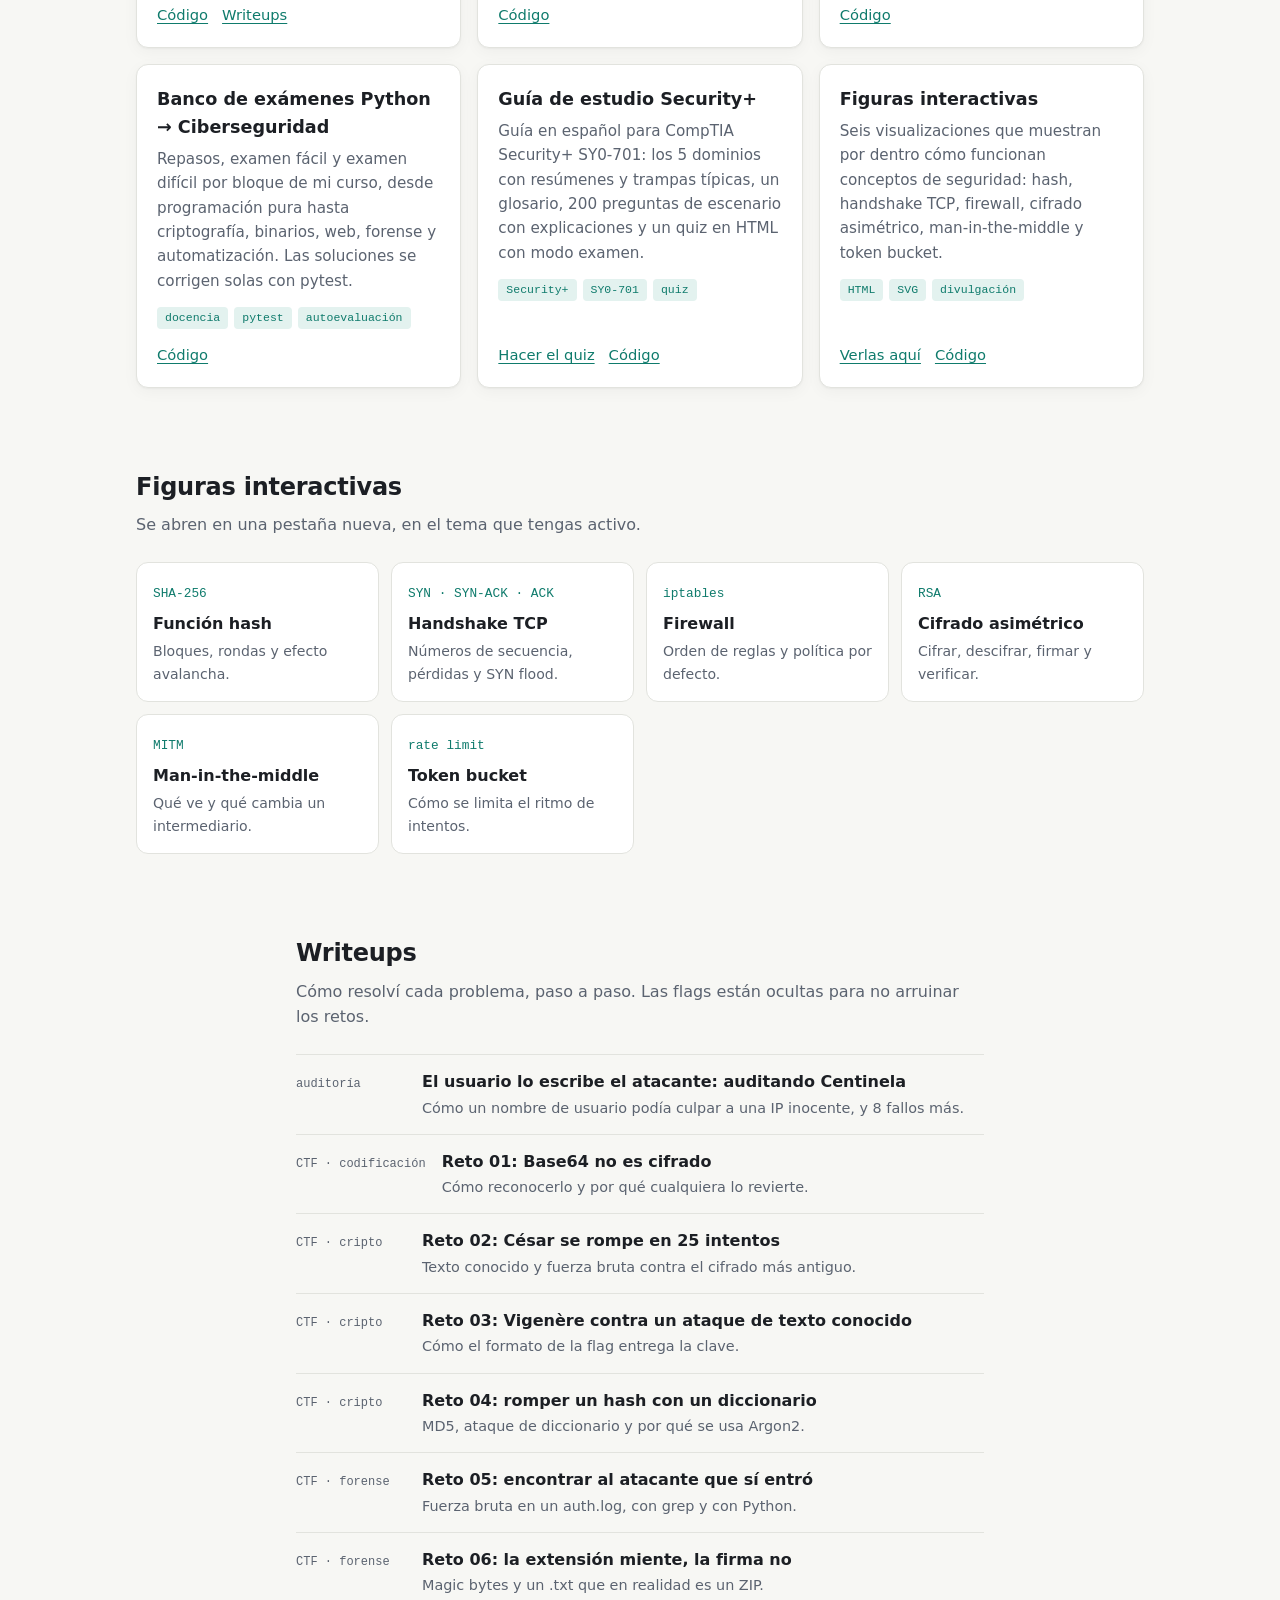
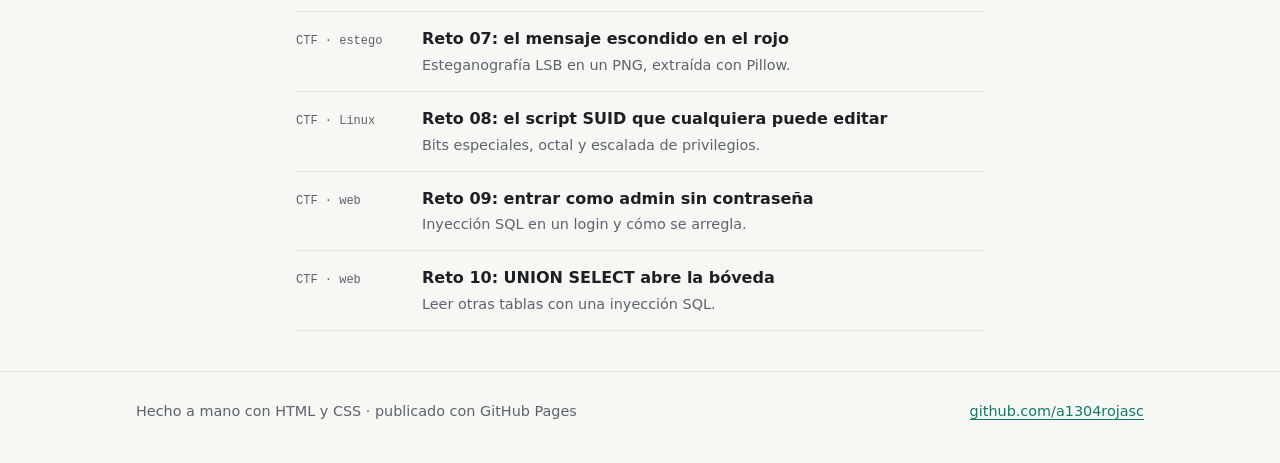
==== commit 87e95487: "Writeups de los retos 01, 04, 08 y 10; favicon y vista previa al compartir Co-Authored-By: Claude Op" ====
--- a/index.html
+++ b/index.html
@@ -5,6 +5,16 @@
 <meta name="viewport" content="width=device-width, initial-scale=1">
 <title>Human · ciberseguridad</title>
 <meta name="description" content="Proyectos de ciberseguridad en Python: detección de ataques, CTF, criptografía aplicada y figuras interactivas.">
+<link rel="icon" href="assets/favicon.svg" type="image/svg+xml">
+<meta property="og:type" content="website">
+<meta property="og:url" content="https://a1304rojasc.github.io/">
+<meta property="og:title" content="Human · portafolio de ciberseguridad">
+<meta property="og:description" content="Proyectos de ciberseguridad en Python: detección de ataques, CTF, criptografía aplicada y figuras interactivas.">
+<meta property="og:image" content="https://a1304rojasc.github.io/assets/og.png">
+<meta property="og:image:width" content="1200">
+<meta property="og:image:height" content="630">
+<meta property="og:locale" content="es_ES">
+<meta name="twitter:card" content="summary_large_image">
 <link rel="stylesheet" href="assets/style.css">
 <script src="assets/main.js"></script>
 </head>
@@ -128,12 +138,16 @@
       <p class="sub">Cómo resolví cada problema, paso a paso. Las flags están ocultas para no arruinar los retos.</p>
       <ul class="list">
         <li><a href="writeups/centinela-auditoria.html"><span class="cat">auditoría</span><div><h3>El usuario lo escribe el atacante: auditando Centinela</h3><p>Cómo un nombre de usuario podía culpar a una IP inocente, y 8 fallos más.</p></div></a></li>
+        <li><a href="writeups/ctf-01-base64.html"><span class="cat">CTF · codificación</span><div><h3>Reto 01: Base64 no es cifrado</h3><p>Cómo reconocerlo y por qué cualquiera lo revierte.</p></div></a></li>
         <li><a href="writeups/ctf-02-cesar.html"><span class="cat">CTF · cripto</span><div><h3>Reto 02: César se rompe en 25 intentos</h3><p>Texto conocido y fuerza bruta contra el cifrado más antiguo.</p></div></a></li>
         <li><a href="writeups/ctf-03-vigenere.html"><span class="cat">CTF · cripto</span><div><h3>Reto 03: Vigenère contra un ataque de texto conocido</h3><p>Cómo el formato de la flag entrega la clave.</p></div></a></li>
+        <li><a href="writeups/ctf-04-hashes.html"><span class="cat">CTF · cripto</span><div><h3>Reto 04: romper un hash con un diccionario</h3><p>MD5, ataque de diccionario y por qué se usa Argon2.</p></div></a></li>
         <li><a href="writeups/ctf-05-analisis-logs.html"><span class="cat">CTF · forense</span><div><h3>Reto 05: encontrar al atacante que sí entró</h3><p>Fuerza bruta en un auth.log, con grep y con Python.</p></div></a></li>
         <li><a href="writeups/ctf-06-magic-bytes.html"><span class="cat">CTF · forense</span><div><h3>Reto 06: la extensión miente, la firma no</h3><p>Magic bytes y un .txt que en realidad es un ZIP.</p></div></a></li>
         <li><a href="writeups/ctf-07-esteganografia.html"><span class="cat">CTF · estego</span><div><h3>Reto 07: el mensaje escondido en el rojo</h3><p>Esteganografía LSB en un PNG, extraída con Pillow.</p></div></a></li>
+        <li><a href="writeups/ctf-08-permisos-linux.html"><span class="cat">CTF · Linux</span><div><h3>Reto 08: el script SUID que cualquiera puede editar</h3><p>Bits especiales, octal y escalada de privilegios.</p></div></a></li>
         <li><a href="writeups/ctf-09-sqli-login.html"><span class="cat">CTF · web</span><div><h3>Reto 09: entrar como admin sin contraseña</h3><p>Inyección SQL en un login y cómo se arregla.</p></div></a></li>
+        <li><a href="writeups/ctf-10-sqli-union.html"><span class="cat">CTF · web</span><div><h3>Reto 10: UNION SELECT abre la bóveda</h3><p>Leer otras tablas con una inyección SQL.</p></div></a></li>
       </ul>
     </div>
   </section>
